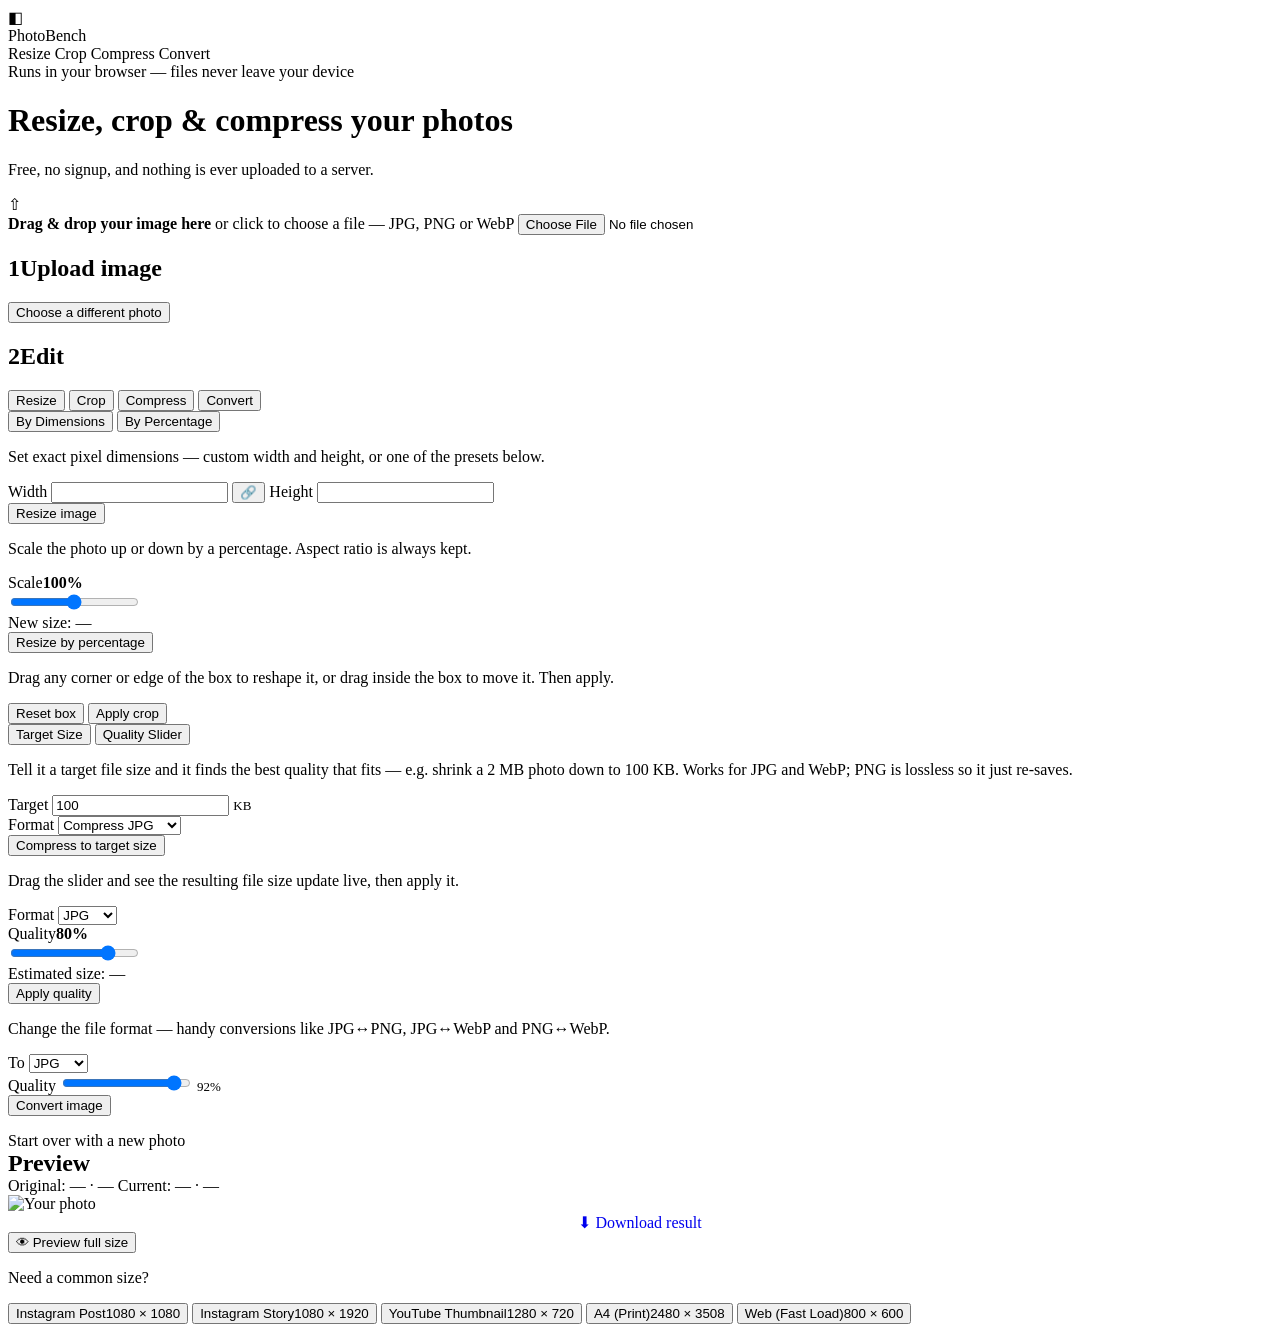
==== public/index.html @ e0ceca60 "Create index.html" ====
<!DOCTYPE html>
<html lang="en">
<head>
<meta charset="UTF-8">
<meta name="viewport" content="width=device-width, initial-scale=1.0">
<title>PhotoBench — resize, crop &amp; compress</title>
<link rel="stylesheet" href="style.css">
</head>
<body>
<div class="topnav">
    <div class="brand">
      <div class="logo">◧</div>
      <div class="name">Photo<span class="accent">Bench</span></div>
    </div>
    <div class="navlinks">
      <span class="current" data-navtool="resize">Resize</span>
      <span data-navtool="crop">Crop</span>
      <span data-navtool="compress">Compress</span>
      <span data-navtool="convert">Convert</span>
    </div>
    <div class="navright">
      <div class="privacy-pill"><span class="dot"></span> Runs in your browser — files never leave your device</div>
    </div>
  </div>

  <div class="hero">
    <h1>Resize, crop &amp; compress your photos</h1>
    <p>Free, no signup, and nothing is ever uploaded to a server.</p>
  </div>

  <div class="wrap">

    <div class="dropzone" id="dropzone">
      <div class="icon">⇧</div>
      <strong>Drag &amp; drop your image here</strong>
      <span class="sub">or click to choose a file — JPG, PNG or WebP</span>
      <input type="file" id="fileInput" accept="image/*">
    </div>

    <div class="bench" id="bench">

      <!-- sidebar -->
      <div class="sidebar">

        <div class="card">
          <h2><span class="num">1</span>Upload image</h2>
          <button class="btn block" id="chooseAnother">Choose a different photo</button>
        </div>

        <div class="card">
          <h2><span class="num">2</span>Edit</h2>
          <div class="toolpills">
            <button data-tool="resize" class="active">Resize</button>
            <button data-tool="crop">Crop</button>
            <button data-tool="compress">Compress</button>
            <button data-tool="convert">Convert</button>
          </div>

          <!-- RESIZE -->
          <div class="tool-panel active" data-panel="resize">
            <div class="subtoggle">
              <button class="sub-btn active" data-resizemode="dims">By Dimensions</button>
              <button class="sub-btn" data-resizemode="pct">By Percentage</button>
            </div>

            <div class="resize-mode active" data-mode="dims">
              <p class="helptext">Set exact pixel dimensions — custom width and height, or one of the presets below.</p>
              <div class="field-row">
                <label for="widthInput">Width</label>
                <input type="number" id="widthInput" min="1">
                <button class="link-toggle on" id="lockAspectBtn" title="Lock aspect ratio">🔗</button>
                <label for="heightInput" style="min-width:auto;">Height</label>
                <input type="number" id="heightInput" min="1">
              </div>
              <button class="btn btn-primary block" id="applyResize">Resize image</button>
            </div>

            <div class="resize-mode" data-mode="pct">
              <p class="helptext">Scale the photo up or down by a percentage. Aspect ratio is always kept.</p>
              <div class="slider-row">
                <div class="slider-label"><span>Scale</span><strong id="pctValue">100%</strong></div>
                <input type="range" id="pctSlider" min="1" max="200" value="100">
              </div>
              <div class="live-est" id="pctReadout">New size: —</div>
              <button class="btn btn-primary block" id="applyPct">Resize by percentage</button>
            </div>
          </div>

          <!-- CROP -->
          <div class="tool-panel" data-panel="crop">
            <p class="helptext">Drag any corner or edge of the box to reshape it, or drag inside the box to move it. Then apply.</p>
            <div class="btn-row">
              <button class="btn block" id="resetCrop">Reset box</button>
              <button class="btn btn-primary block" id="applyCrop">Apply crop</button>
            </div>
          </div>

          <!-- COMPRESS -->
          <div class="tool-panel" data-panel="compress">
            <div class="subtoggle">
              <button class="sub-btn active" data-compressmode="target">Target Size</button>
              <button class="sub-btn" data-compressmode="quality">Quality Slider</button>
            </div>

            <div class="compress-mode active" data-mode="target">
              <p class="helptext">Tell it a target file size and it finds the best quality that fits — e.g. shrink a 2 MB photo down to 100 KB. Works for JPG and WebP; PNG is lossless so it just re-saves.</p>
              <div class="field-row">
                <label for="targetKb">Target</label>
                <input type="number" id="targetKb" min="1" value="100">
                <span style="color:var(--ink-soft);font-size:13px;">KB</span>
              </div>
              <div class="field-row">
                <label for="formatSelect">Format</label>
                <select id="formatSelect">
                  <option value="image/jpeg">Compress JPG</option>
                  <option value="image/webp">Compress WebP</option>
                  <option value="image/png">Compress PNG</option>
                </select>
              </div>
              <button class="btn btn-primary block" id="compressBtn">Compress to target size</button>
              <p class="status-msg" id="compressStatus"></p>
            </div>

            <div class="compress-mode" data-mode="quality">
              <p class="helptext">Drag the slider and see the resulting file size update live, then apply it.</p>
              <div class="field-row">
                <label for="qualityFormatSelect">Format</label>
                <select id="qualityFormatSelect">
                  <option value="image/jpeg">JPG</option>
                  <option value="image/webp">WebP</option>
                </select>
              </div>
              <div class="slider-row">
                <div class="slider-label"><span>Quality</span><strong id="qualityValue">80%</strong></div>
                <input type="range" id="qualitySlider" min="1" max="100" value="80">
              </div>
              <div class="live-est" id="qualityReadout">Estimated size: —</div>
              <button class="btn btn-primary block" id="applyQuality">Apply quality</button>
            </div>
          </div>

          <!-- CONVERT -->
          <div class="tool-panel" data-panel="convert">
            <p class="helptext">Change the file format — handy conversions like JPG↔PNG, JPG↔WebP and PNG↔WebP.</p>
            <div class="field-row">
              <label for="convertFormat">To</label>
              <select id="convertFormat">
                <option value="image/jpeg">JPG</option>
                <option value="image/png">PNG</option>
                <option value="image/webp">WebP</option>
              </select>
            </div>
            <div class="field-row" id="convertQualityRow">
              <label for="convertQuality">Quality</label>
              <input type="range" id="convertQuality" min="1" max="100" value="92" style="width:auto;flex:1;">
              <span id="convertQualityValue" style="font-size:13px;color:var(--ink-soft);min-width:36px;text-align:right;">92%</span>
            </div>
            <button class="btn btn-primary block" id="convertBtn">Convert image</button>
            <p class="status-msg" id="convertStatus"></p>
          </div>
        </div>

        <div class="reset-link"><a id="startOver">Start over with a new photo</a></div>
      </div>

      <!-- preview -->
      <div class="card preview-card">
        <div class="preview-head">
          <h2 style="margin:0;">Preview</h2>
          <div class="badge-row">
            <span class="badge" id="badgeOriginal">Original: — · —</span>
            <span class="badge" id="badgeCurrent">Current: — · —</span>
          </div>
        </div>

        <div class="stage">
          <div class="stage-inner" id="stageInner">
            <img id="stageImg" src="" alt="Your photo">
            <div class="crop-box" id="cropBox" style="display:none;">
              <div class="grid-line v1"></div><div class="grid-line v2"></div>
              <div class="grid-line h1"></div><div class="grid-line h2"></div>
              <div class="handle corner tl"></div>
              <div class="handle corner tr"></div>
              <div class="handle corner bl"></div>
              <div class="handle corner br"></div>
              <div class="handle edge t"></div>
              <div class="handle edge b"></div>
              <div class="handle edge l"></div>
              <div class="handle edge r"></div>
            </div>
          </div>
        </div>

        <div class="action-strip">
          <a href="#" class="btn btn-green" id="downloadBtn" download="photobench-export.jpg" style="display:flex;align-items:center;justify-content:center;gap:8px;text-decoration:none;">⬇ Download result</a>
          <button class="btn" id="previewFullBtn">👁 Preview full size</button>
        </div>

        <div class="presets-strip">
          <p>Need a common size?</p>
          <div class="preset-grid">
            <button class="preset-btn" data-w="1080" data-h="1080">Instagram Post<span class="dims">1080 × 1080</span></button>
            <button class="preset-btn" data-w="1080" data-h="1920">Instagram Story<span class="dims">1080 × 1920</span></button>
            <button class="preset-btn" data-w="1280" data-h="720">YouTube Thumbnail<span class="dims">1280 × 720</span></button>
            <button class="preset-btn" data-w="2480" data-h="3508">A4 (Print)<span class="dims">2480 × 3508</span></button>
            <button class="preset-btn" data-w="800" data-h="600">Web (Fast Load)<span class="dims">800 × 600</span></button>
          </div>
        </div>
      </div>

    </div>
  </div>
<script src="script.js"></script>
</body>
</html>
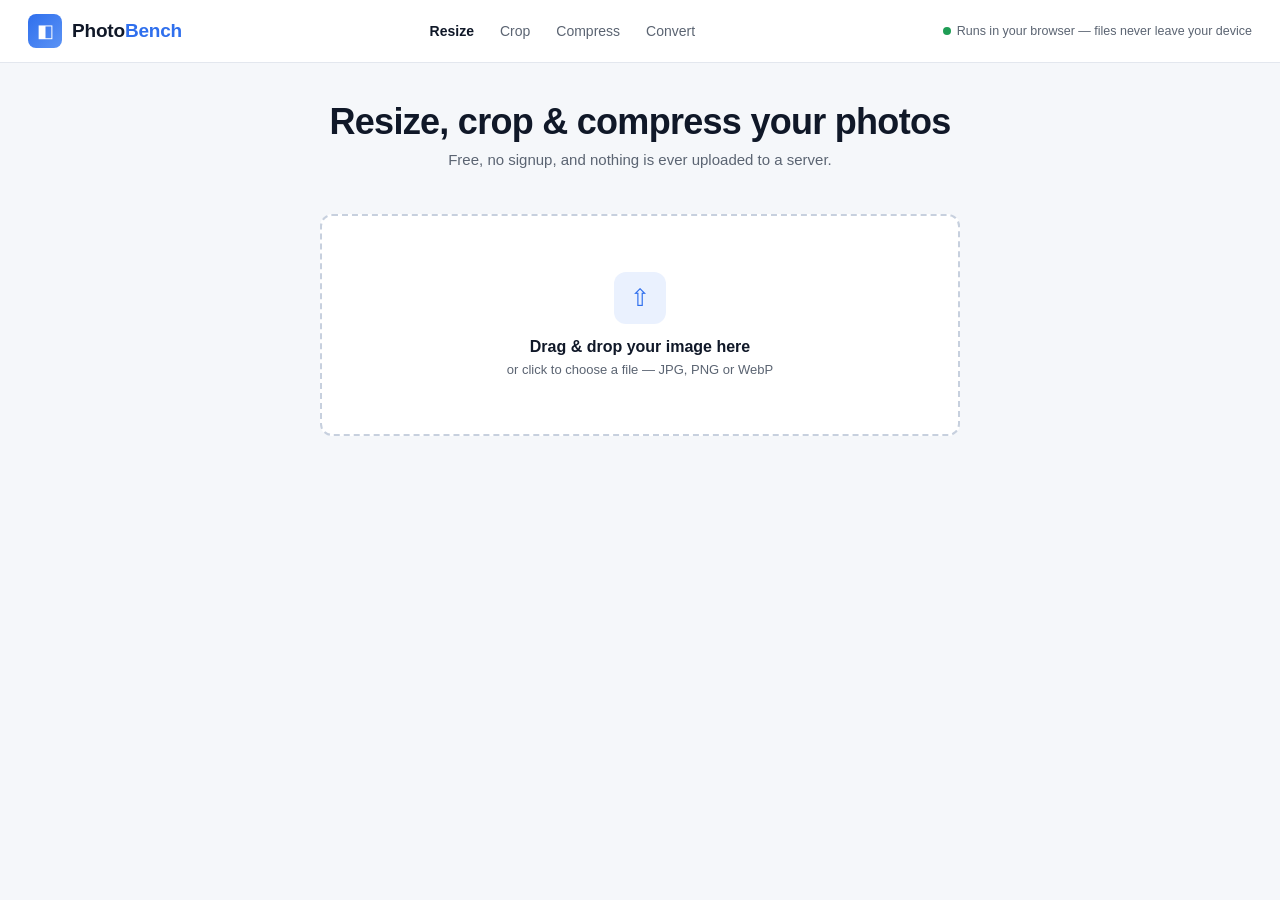
==== commit 0800c11c: "Update index.html" ====
--- a/public/index.html
+++ b/public/index.html
@@ -3,6 +3,7 @@
 <head>
 <meta charset="UTF-8">
 <meta name="viewport" content="width=device-width, initial-scale=1.0">
+<link rel="icon" type="image/png" href="/favicon.png">
 <title>PhotoBench — resize, crop &amp; compress</title>
 <link rel="stylesheet" href="style.css">
 </head>
--- a/public/style.css
+++ b/public/style.css
@@ -0,0 +1,321 @@
+:root{
+    --blue:#2F6FED;
+    --blue-dark:#1E56C9;
+    --blue-pale:#EAF1FE;
+    --green:#1F9D55;
+    --green-dark:#178245;
+    --ink:#101828;
+    --ink-soft:#5B6472;
+    --line:#E3E7EE;
+    --bg:#F5F7FA;
+    --card:#FFFFFF;
+    --danger:#E0492B;
+  }
+  *{box-sizing:border-box;}
+  html,body{margin:0;padding:0;}
+  body{
+    background:var(--bg);
+    color:var(--ink);
+    font-family:-apple-system, BlinkMacSystemFont, 'Segoe UI', Roboto, Helvetica, Arial, sans-serif;
+    min-height:100vh;
+  }
+
+  /* ---------- top nav ---------- */
+  .topnav{
+    background:var(--card);
+    border-bottom:1px solid var(--line);
+    padding:14px 28px;
+    display:flex;
+    align-items:center;
+    justify-content:space-between;
+    gap:16px;
+    flex-wrap:wrap;
+  }
+  .brand{display:flex;align-items:center;gap:10px;}
+  .brand .logo{
+    width:34px;height:34px;border-radius:8px;
+    background:linear-gradient(135deg,var(--blue),#5B93F5);
+    display:flex;align-items:center;justify-content:center;
+    color:#fff;font-size:18px;
+  }
+  .brand .name{font-size:19px;font-weight:800;letter-spacing:-0.01em;}
+  .brand .name .accent{color:var(--blue);}
+  .navlinks{display:flex;gap:26px;font-size:14px;color:var(--ink-soft);}
+  .navlinks span{cursor:pointer;transition:color .12s ease;}
+  .navlinks span:hover{color:var(--blue);}
+  .navlinks span.current{color:var(--ink);font-weight:600;}
+  .navright{display:flex;align-items:center;gap:14px;}
+  .privacy-pill{
+    display:flex;align-items:center;gap:6px;
+    font-size:12.5px;color:var(--ink-soft);
+  }
+  .privacy-pill .dot{
+    width:8px;height:8px;border-radius:50%;background:var(--green);
+    display:inline-block;
+  }
+  @media (max-width:820px){ .navlinks{display:none;} }
+
+  /* ---------- hero ---------- */
+  .hero{
+    text-align:center;
+    padding:38px 20px 26px;
+  }
+  .hero h1{
+    margin:0 0 8px;
+    font-size:clamp(26px,3.6vw,36px);
+    font-weight:800;
+    letter-spacing:-0.02em;
+  }
+  .hero p{
+    margin:0;
+    color:var(--ink-soft);
+    font-size:15px;
+  }
+
+  .wrap{max-width:1180px;margin:0 auto;padding:0 20px 70px;}
+
+  /* upload-only state */
+  .dropzone{
+    max-width:640px;margin:20px auto 0;
+    border:2px dashed #C7D0DE;
+    border-radius:12px;
+    background:var(--card);
+    padding:56px 24px;
+    text-align:center;
+    cursor:pointer;
+    transition:border-color .15s ease, background .15s ease;
+  }
+  .dropzone:hover, .dropzone.drag{ border-color:var(--blue); background:var(--blue-pale); }
+  .dropzone .icon{
+    width:52px;height:52px;margin:0 auto 14px;border-radius:12px;
+    background:var(--blue-pale);color:var(--blue);
+    display:flex;align-items:center;justify-content:center;font-size:24px;
+  }
+  .dropzone strong{display:block;font-size:16px;margin-bottom:4px;}
+  .dropzone span.sub{color:var(--ink-soft);font-size:13px;}
+  input[type=file]{display:none;}
+
+  /* ---------- bench grid ---------- */
+  .bench{display:none;gap:24px;grid-template-columns:380px 1fr;align-items:start;margin-top:22px;}
+  .bench.active{display:grid;}
+  @media (max-width:900px){ .bench{grid-template-columns:1fr;} }
+
+  .card{
+    background:var(--card);
+    border:1px solid var(--line);
+    border-radius:12px;
+    padding:22px;
+  }
+  .card h2{
+    font-size:15px;
+    margin:0 0 16px;
+    font-weight:700;
+  }
+  .card h2 .num{
+    display:inline-flex;align-items:center;justify-content:center;
+    width:20px;height:20px;border-radius:50%;
+    background:var(--blue);color:#fff;font-size:11.5px;font-weight:800;
+    margin-right:8px;
+  }
+
+  .sidebar{display:flex;flex-direction:column;gap:18px;}
+
+  /* tab pills for tool sections */
+  .toolpills{display:flex;gap:8px;margin-bottom:16px;flex-wrap:wrap;}
+  .toolpills button{
+    flex:1;min-width:90px;
+    font-size:13px;font-weight:600;
+    padding:8px 10px;
+    border-radius:8px;
+    border:1px solid var(--line);
+    background:#F9FAFC;
+    color:var(--ink-soft);
+    cursor:pointer;
+  }
+  .toolpills button.active{
+    background:var(--blue-pale);
+    color:var(--blue);
+    border-color:#C7D8FB;
+  }
+
+  .tool-panel{display:none;}
+  .tool-panel.active{display:block;}
+
+  .subtoggle{display:flex;gap:6px;margin-bottom:14px;background:#F1F4F9;padding:4px;border-radius:9px;}
+  .subtoggle button{
+    flex:1;font-size:12.5px;font-weight:600;
+    padding:7px 8px;border-radius:6px;border:none;
+    background:transparent;color:var(--ink-soft);cursor:pointer;
+  }
+  .subtoggle button.active{background:#fff;color:var(--ink);box-shadow:0 1px 3px rgba(16,24,40,.12);}
+
+  .resize-mode, .compress-mode{display:none;}
+  .resize-mode.active, .compress-mode.active{display:block;}
+
+  .slider-row{margin-bottom:14px;}
+  .slider-row .slider-label{display:flex;justify-content:space-between;font-size:13px;color:var(--ink-soft);margin-bottom:8px;}
+  .slider-row .slider-label strong{color:var(--ink);font-weight:700;}
+  input[type=range]{
+    width:100%;accent-color:var(--blue);
+    height:4px;
+  }
+
+  .live-est{
+    font-size:12.5px;color:var(--ink-soft);
+    background:#F9FAFC;border:1px solid var(--line);border-radius:8px;
+    padding:8px 11px;margin-bottom:14px;
+  }
+  .live-est strong{color:var(--ink);}
+
+  .field-row{display:flex;gap:10px;align-items:center;margin-bottom:12px;}
+  .field-row label{font-size:13px;color:var(--ink-soft);min-width:56px;}
+  .field-row input[type=number], .field-row input[type=text]{
+    width:100%;
+    padding:9px 11px;
+    border:1px solid var(--line);
+    border-radius:8px;
+    background:#fff;
+    font-size:14px;
+    color:var(--ink);
+  }
+  .link-toggle{
+    width:34px;height:34px;flex:none;
+    border:1px solid var(--line);
+    border-radius:8px;
+    background:#F9FAFC;
+    display:flex;align-items:center;justify-content:center;
+    cursor:pointer;
+    font-size:14px;
+    color:var(--ink-soft);
+  }
+  .link-toggle.on{ color:var(--blue); border-color:#C7D8FB; background:var(--blue-pale); }
+
+  .checkline{display:flex;align-items:center;gap:8px;font-size:13.5px;color:var(--ink-soft);margin-bottom:14px;}
+  .checkline input{accent-color:var(--blue);width:15px;height:15px;}
+
+  select{
+    width:100%;
+    padding:9px 11px;
+    border:1px solid var(--line);
+    border-radius:8px;
+    background:#fff;
+    font-size:13.5px;
+    color:var(--ink);
+  }
+
+  .helptext{font-size:12.5px;color:var(--ink-soft);margin:0 0 14px;line-height:1.5;}
+
+  button{
+    font-family:inherit;
+    cursor:pointer;
+  }
+  .btn{
+    font-size:14px;font-weight:700;
+    border-radius:9px;
+    padding:11px 16px;
+    border:1px solid var(--line);
+    background:#fff;
+    color:var(--ink);
+    transition:background .12s ease, border-color .12s ease;
+  }
+  .btn:hover{ background:#F5F7FA; }
+  .btn.block{width:100%;}
+  .btn-primary{
+    background:var(--blue);
+    border-color:var(--blue);
+    color:#fff;
+  }
+  .btn-primary:hover{background:var(--blue-dark);border-color:var(--blue-dark);}
+  .btn-green{
+    background:var(--green);
+    border-color:var(--green);
+    color:#fff;
+  }
+  .btn-green:hover{background:var(--green-dark);border-color:var(--green-dark);}
+  .btn:disabled{opacity:.45;cursor:not-allowed;}
+  .btn-row{display:flex;gap:8px;}
+  .btn-row .btn{flex:1;}
+
+  /* ---------- preview panel ---------- */
+  .preview-card{padding:0;overflow:hidden;}
+  .preview-head{
+    display:flex;justify-content:space-between;align-items:center;
+    padding:18px 22px;border-bottom:1px solid var(--line);
+    flex-wrap:wrap;gap:10px;
+  }
+  .preview-head h2{margin:0;}
+  .badge{
+    font-size:12.5px;font-weight:600;
+    background:#F1F4F9;color:var(--ink-soft);
+    padding:6px 12px;border-radius:20px;
+  }
+  .badge-row{display:flex;gap:8px;flex-wrap:wrap;}
+
+  .stage{
+    background:#F5F7FA;
+    padding:26px;
+    display:flex;align-items:center;justify-content:center;
+    min-height:360px;
+  }
+  .stage-inner{position:relative;display:inline-block;max-width:100%;line-height:0;}
+  .stage-inner img{
+    display:block;max-width:100%;max-height:56vh;
+    border-radius:6px;
+    box-shadow:0 8px 24px rgba(16,24,40,.12);
+    user-select:none;-webkit-user-drag:none;
+  }
+
+  .crop-box{
+    position:absolute;
+    border:2px solid var(--blue);
+    box-shadow:0 0 0 2000px rgba(16,24,40,.45);
+    cursor:move;touch-action:none;
+    border-radius:2px;
+  }
+  .crop-box .handle{
+    position:absolute;
+    background:#fff;
+    border:2px solid var(--blue);
+    border-radius:4px;
+  }
+  .crop-box .handle.corner{ width:14px;height:14px; }
+  .crop-box .handle.tl{top:-8px;left:-8px;cursor:nwse-resize;}
+  .crop-box .handle.tr{top:-8px;right:-8px;cursor:nesw-resize;}
+  .crop-box .handle.bl{bottom:-8px;left:-8px;cursor:nesw-resize;}
+  .crop-box .handle.br{bottom:-8px;right:-8px;cursor:nwse-resize;}
+  .crop-box .handle.edge{ border-radius:3px; }
+  .crop-box .handle.t{top:-7px;left:50%;transform:translateX(-50%);width:34px;height:12px;cursor:ns-resize;}
+  .crop-box .handle.b{bottom:-7px;left:50%;transform:translateX(-50%);width:34px;height:12px;cursor:ns-resize;}
+  .crop-box .handle.l{left:-7px;top:50%;transform:translateY(-50%);width:12px;height:34px;cursor:ew-resize;}
+  .crop-box .handle.r{right:-7px;top:50%;transform:translateY(-50%);width:12px;height:34px;cursor:ew-resize;}
+  .crop-box .grid-line{ position:absolute; background:rgba(255,255,255,.55); }
+  .crop-box .grid-line.v1{left:33.33%;top:0;bottom:0;width:1px;}
+  .crop-box .grid-line.v2{left:66.66%;top:0;bottom:0;width:1px;}
+  .crop-box .grid-line.h1{top:33.33%;left:0;right:0;height:1px;}
+  .crop-box .grid-line.h2{top:66.66%;left:0;right:0;height:1px;}
+
+  .action-strip{
+    padding:18px 22px;border-top:1px solid var(--line);
+    display:flex;gap:12px;flex-wrap:wrap;
+  }
+  .action-strip .btn{flex:1;min-width:160px;}
+
+  .presets-strip{
+    padding:18px 22px;border-top:1px solid var(--line);
+  }
+  .presets-strip p{margin:0 0 12px;font-size:13px;font-weight:700;color:var(--ink-soft);}
+  .preset-grid{display:flex;gap:10px;flex-wrap:wrap;}
+  .preset-btn{
+    background:#F5F7FA;border:1px solid var(--line);border-radius:8px;
+    padding:9px 13px;font-size:12.5px;color:var(--ink);
+    text-align:left;cursor:pointer;min-width:120px;
+  }
+  .preset-btn:hover{ background:var(--blue-pale); border-color:#C7D8FB; }
+  .preset-btn .dims{display:block;color:var(--ink-soft);font-size:11.5px;margin-top:2px;}
+
+  .status-msg{font-size:12.5px;color:var(--ink-soft);margin-top:10px;min-height:16px;}
+  .status-msg.ok{color:var(--green);}
+  .status-msg.warn{color:var(--danger);}
+
+  .reset-link{text-align:center;margin-top:6px;}
+  .reset-link a{color:var(--ink-soft);font-size:12.5px;cursor:pointer;text-decoration:underline;}
